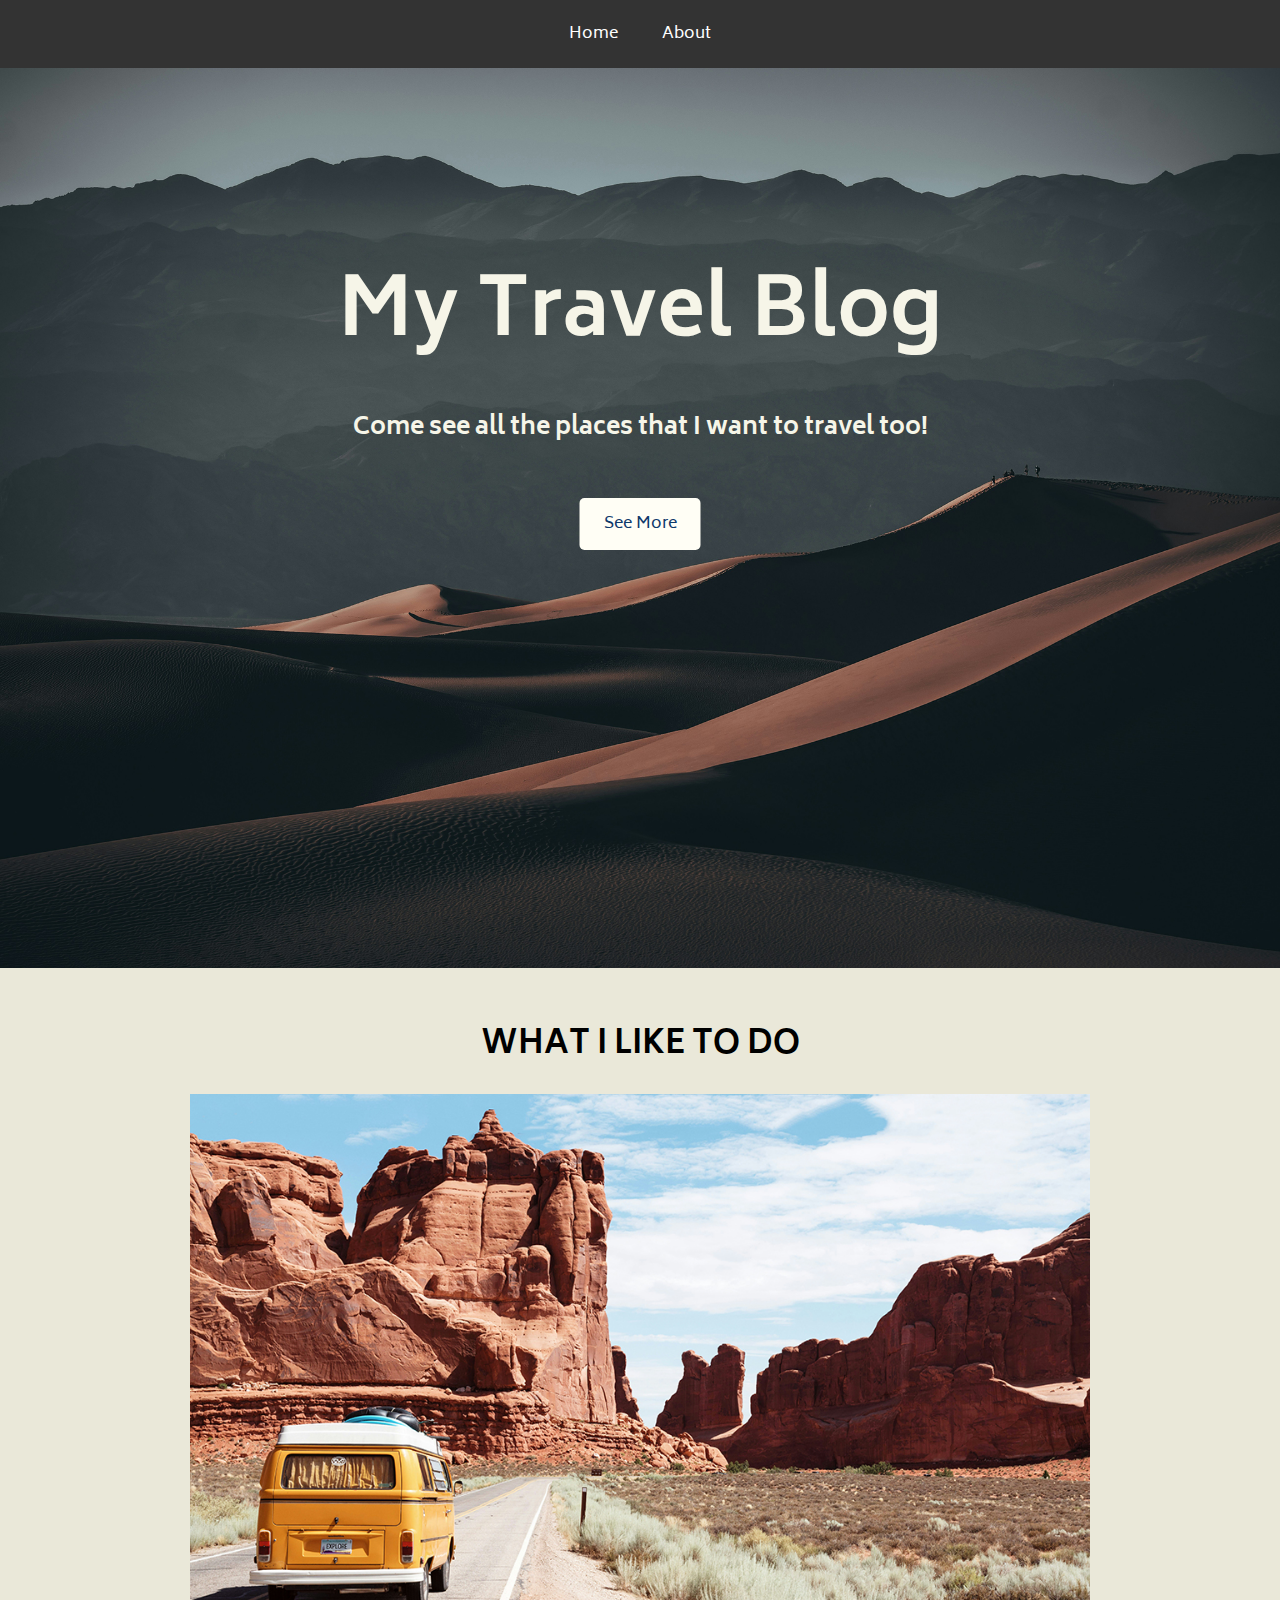
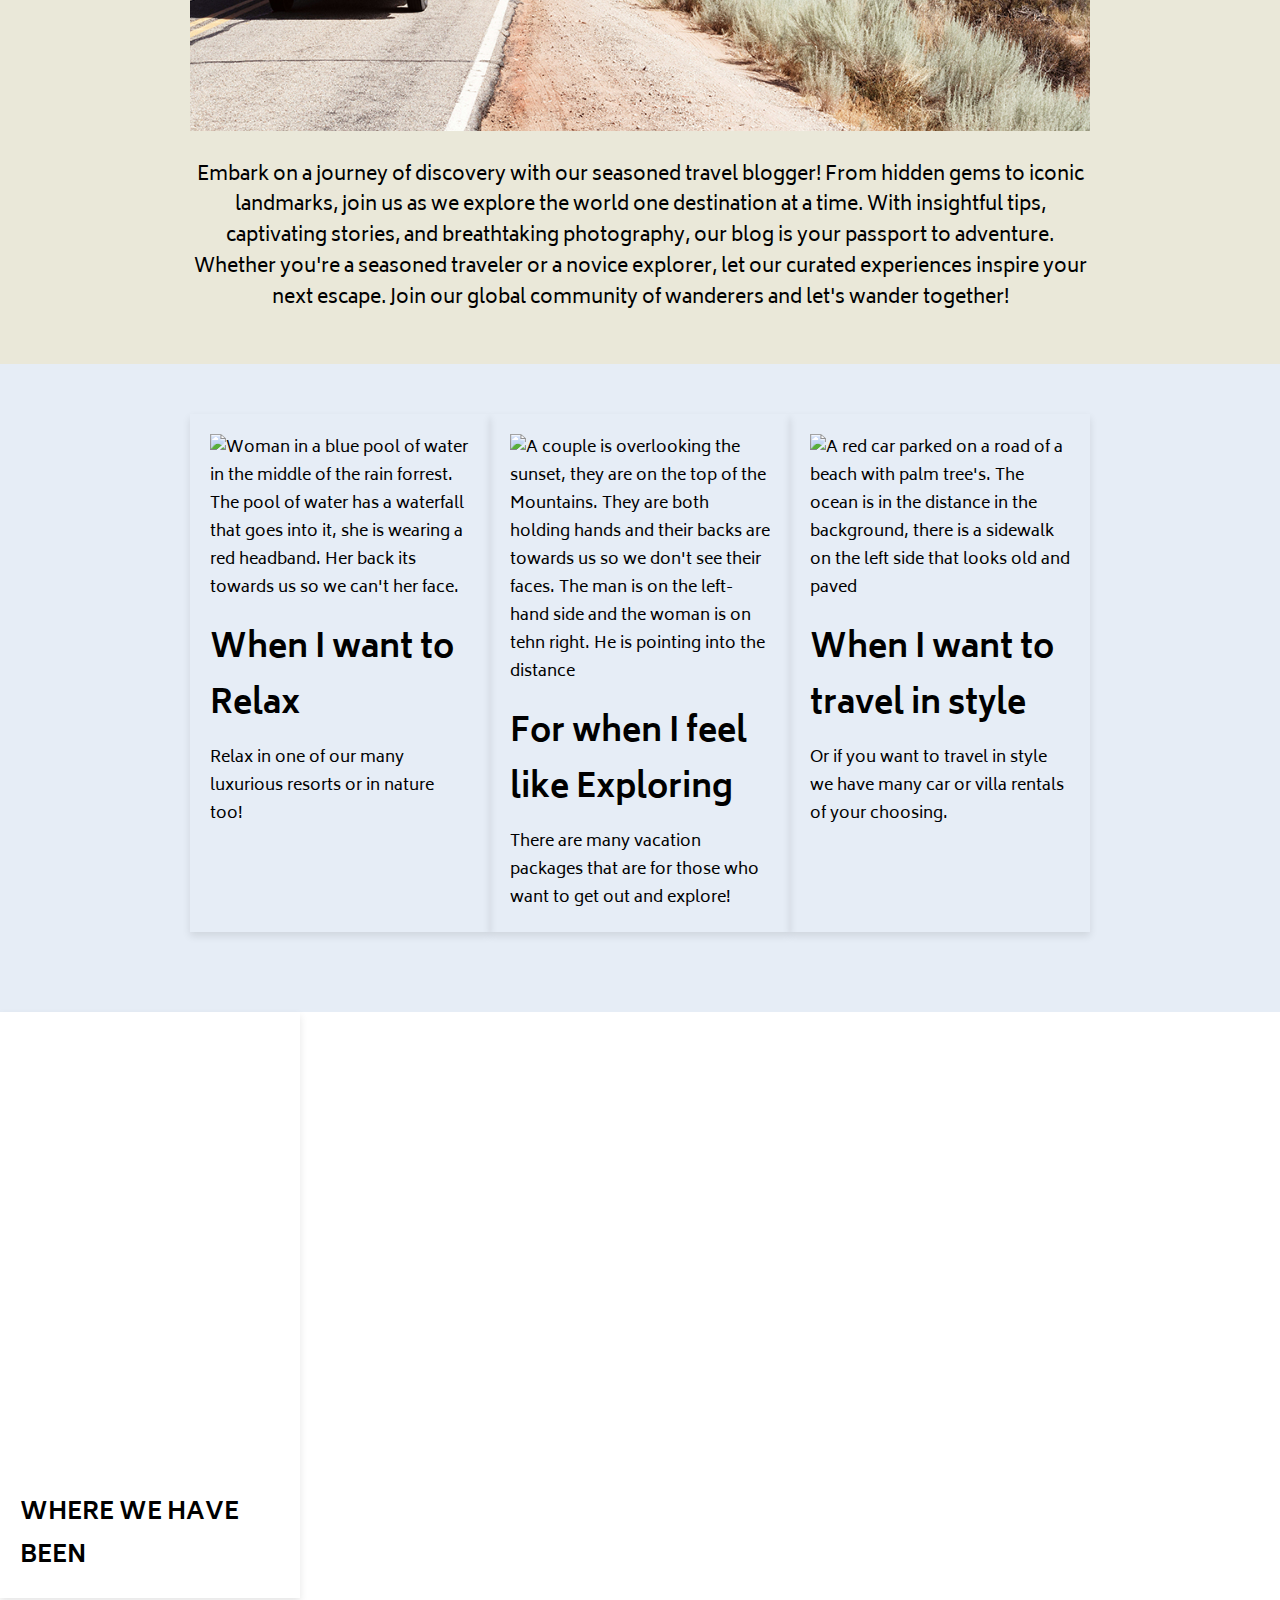
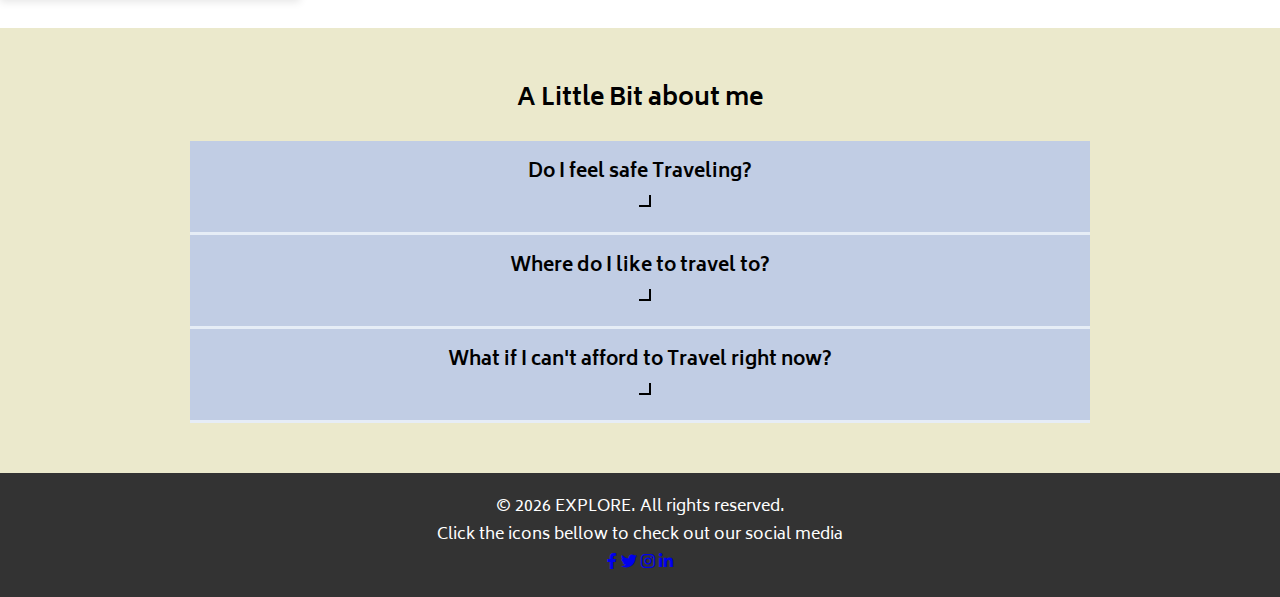
==== index.html @ 83c22d93 "Made Header mobile friendly" ====
<!DOCTYPE html>
<html lang="en">
<head> 
    <meta charset="UTF-8">
    <meta name="viewport" content="width=device-width, initial-scale=1.0">
    <link rel="stylesheet" href="style.css"> 
    <link rel="stylesheet" href="https://cdnjs.cloudflare.com/ajax/libs/font-awesome/4.7.0/css/font-awesome.min.css">
    <link rel="stylesheet" href="https://cdnjs.cloudflare.com/ajax/libs/font-awesome/6.0.0-beta3/css/all.min.css">
    <link rel="preconnect" href="https://fonts.googleapis.com">
    <link rel="stylesheet" type="text/css" href="car.jpg">
    <link rel="stylesheet" type="text/css" href="Dune.jpg">
    <link rel="stylesheet" type="text/css" href="cenote.jpg">
    <link rel="stylesheet" type="text/css" href="Couple.jpg">
    <link rel="stylesheet" type="text/css" href="Van.jpg">
    <link rel="stylesheet" type="text/css" href="car.jpg">
<link rel="preconnect" href="https://fonts.gstatic.com" crossorigin>
<link href="https://fonts.googleapis.com/css2?family=Biryani:wght@200;300;400;600;700;800;900&display=swap" rel="stylesheet">
<header>
    <nav>
        <ul>
            <li><a href="index.html">Home</a></li>
            <li><a href="about.html">About</a></li>
        </ul>
    </nav>
</header>

</head>
    <title>
        My Website
    </title>
    <!-- Hero Banner -->
    <body>
        <div class="hero-banner">
            <div class="hero-content">
                <h1 class="mobile-friendly-h1">My Travel Blog</h1>
                <h2>Come see all the places that I want to travel too!</h2>
                <a href="#" class="btn">See More</a>
            </div>
        </div>
<!-- Content Section -->
        <div class="content-section">
            <div class="container">
                <h2> WHAT I LIKE TO DO</h2>
                <img src="Van.jpg" alt="Yellow Vinatage Volkswagon Van driving on a road through red rock canyons. The van is driving on a road, where there is desert plants. ">
                <p>Embark on a journey of discovery with our seasoned travel blogger! From hidden gems to iconic landmarks, join us as we explore the world one destination at a time. With insightful tips, captivating stories, and breathtaking photography, our blog is your passport to adventure. Whether you're a seasoned traveler or a novice explorer, let our curated experiences inspire your next escape. Join our global community of wanderers and let's wander together!</p>
            </div>
        </div>
        <!-- Card Section -->
        <div class="card-section">
            <div class="container">
                <div class="card">
                    <img src="cenote.jpg" alt="Woman in a blue pool of water in the middle of the rain forrest. The pool of water has a waterfall that goes into it, she is wearing a red headband. Her back its towards us so we can't her face.">
                    <h3> When I want to Relax</h3>
                    <p>Relax in one of our many luxurious resorts or in nature too! </p>
                </div>
                <div class="card">
                    <img src="Couple.jpg" alt="A couple is overlooking the sunset, they are on the top of the Mountains. They are both holding hands and their backs are towards us so we don't see their faces. The man is on the left-hand side and the woman is on tehn right. He is pointing into the distance">
                    <h3>For when I feel like Exploring</h3>
                    <p> There are many vacation packages that are for those who want to get out and explore!</p>
                </div>
                <div class="card">
                    <img src="car.jpg" alt=" A red car parked on a road of a beach with palm tree's. The ocean is in the distance in the background, there is a sidewalk on the left side that looks old and paved ">
                    <h3> When I want to travel in style</h3>
                    <p>Or if you want to travel in style we have many car or villa rentals of your choosing. </p>
                </div>
            </div>
        </div>
        <!-- Embedded Video-->
        <div class="card">
            <div class="video-container">
            <iframe width="800" height="450" src="https://www.youtube.com/embed/Fx7JNo8aja0?si=4RqWiD_3usVOBaFP" title="YouTube video player" frameborder="0" allow="accelerometer; autoplay; clipboard-write; encrypted-media; gyroscope; picture-in-picture; web-share" allowfullscreen></iframe>
        </div>
        <div class="card-content">
            <h2>WHERE WE HAVE BEEN</h2> 
            </div>
        </div>

    <!-- Accordian -->
    </div>
    <div class="accordion-section">
        <div class="container">
            <h2>A Little Bit about me</h2>
            <div class="accordion">
                <div class="accordion-item">
                    <div class="accordion-header">
                        <h3> Do I feel safe Traveling?</h3>
                        <div class="toggle-icon"></div>
                    </div>
                    <div class="accordion-content">
                        <p>Sometimes I do, sometimes I don't. I really like travelling with my sister and we try our best to travel the safest ways and not put oursleves in danger.</p>
                    </div>
                </div>
                <div class="accordion-item">
                    <div class="accordion-header">
                        <h3>Where do I like to travel to?</h3>
                        <div class="toggle-icon"></div>
                    </div>
                    <div class="accordion-content">
                        <p>There are all sorts of travel packages, I personally like going to all inclusive vactaions to mexico. I reall like the culture there and the food tastes amazing.  </p>
                    </div>
                </div>
                <div class="accordion-item">
                    <div class="accordion-header">
                        <h3>What if I can't afford to Travel right now?</h3>
                        <div class="toggle-icon"></div>
                    </div>
                    <div class="accordion-content">
                        <p> Where there is a will there is a way. I'll sell my kidney if I have too.</p>
                    </div>
                </div>
            </div>
        </div>
    </div>

    <script src="file.js"></script>

    <!-- Footer -->
    <footer>
        <div class="container">
            <p>&copy; <span id="year"></span> EXPLORE. All rights reserved.</p>
            <p>
                Click the icons bellow to check out our social media 
            </p>
            <div class="social-icons">
                <a href="#" class="icon-link"><span class="fab fa-facebook-f"></span></a>
                <a href="#" class="icon-link"><span class="fab fa-twitter"></span></a>
                <a href="#" class="icon-link"><span class="fab fa-instagram"></span></a>
                <a href="#" class="icon-link"><span class="fab fa-linkedin-in"></span></a>
                </div>
        </div>
    </footer>
    <script>
        // JavaScript to dynamically set the current year in the footer
        document.getElementById("year").textContent = new Date().getFullYear();
    </script>

    </body>
</html>
---- style.css ----
/* Navigation menu */
nav {
    background-color: #333; /* Change the background color of the navigation menu */
    padding: 20px 0; /* Add some padding to the top and bottom of the navigation menu */
}

nav ul {
    list-style-type: none; /* Remove default list styles */
    margin: 0;
    padding: 0;
    text-align: center; /* Align menu items to the center */
}

nav ul li {
    display: inline; /* Display menu items horizontally */
}

nav ul li a {
    color: #fff; /* Change text color of menu items */
    text-decoration: none; /* Remove underline from links */
    padding: 10px 20px; /* Add padding around links */
    transition: background-color 0.3s ease; /* Add transition effect for hover */
}

nav ul li a:hover {
    background-color: #555; /* Change background color of links on hover */
}

.biryani-regular {
    font-family: "Biryani", sans-serif;
    font-weight: 400;
    font-style: normal;
}

body {
    font-family: 'Biryani', sans-serif;
}

/* Site border */
* {
    margin: 0;
    padding: 0;
    box-sizing: border-box;
}

/* Hero banner */
.hero-banner {
    background-image: url('Dune.jpg');
    background-size: cover;
    background-position: center;
    height: 100vh; /* Adjust the height of the hero banner as needed */
    display: flex;
    align-items: center;
    justify-content: center;
    text-align: center;
}

/* Inside the hero banner */
.mobile-friendly-h1 {
    font-size: 36px; /* Set font size for desktop screens */
    margin: 20px 0; /* Add margin for spacing */
  }
  
  /* For mobile screens */
  @media only screen and (max-width: 600px) {
    .mobile-friendly-h1 {
      font-size: 24px; /* Reduce font size for mobile screens */
      margin: 10px 0; /* Adjust margin for mobile screens */
    }
  }
.hero-content {
    color: #f6f5e8;
}

.hero-content h1 {
    font-size: 5em;
    margin-bottom: 0.25em;
}

.hero-content h2 {
    font-size: 1.5em;
    margin-bottom: 15em;
}

.btn {
    position: absolute;
    bottom: 350px; 
    left: 50%; 
    transform: translateX(-50%); 
    display: inline-block;
    padding: 0.75em 1.5em;
    background-color: #fffef5 ; 
    color: #0e396b;
    text-decoration: none;
    border-radius: 5px;
    transition: background-color 0.3s ease;
}

.btn:hover {
    background-color: #c1cde4; 
}

/* Content Section */
.content-section {
    background-color: #eae8d9; 
    padding: 50px 0; 
    text-align: center;
}

.container {
    max-width: 900px; 
    margin: 0 auto; 
}

.container img {
    max-width: 100%; 
    height: auto; 
    margin-bottom: 20px; 
}

.content-section h2 {
    font-size: 2em;
    margin-bottom: 20px; 
}

.content-section p {
    font-size: 1.2em; 
    line-height: 1.6; 
}

/* Card Section */
.card-section {
    padding: 50px 0;
    background-color: #e6edf6;
}

.card-section .container {
    display: flex;
    justify-content: space-around;
    flex-wrap: wrap;
}

.card {
    width: 300px;
    margin-bottom: 30px;
    padding: 20px;
    box-shadow: 0 4px 8px rgba(0, 0, 0, 0.1);
}

.card img {
    width: 100%;
    height: auto;
    margin-bottom: 20px;
}

.card h3 {
    margin-bottom: 10px;
    font-size: 2em;
}

.card p {
    font-size: 1em;
}

/* Embedded Video */
.video-section {
    background-color: #e6edf6; 
    padding: 50px 0;
    text-align: center;
}

.video-section h2 {
    margin-bottom: 20px;
}

/* Accordion */
/* Accordian */

.accordion-section {
    background-color: #ebe9cc; 
    padding: 50px 0; 
    text-align: center;
}

.accordion-section h2 {
    margin-bottom: 20px; 
}

/* Accordion */
.accordion-item {
    border-bottom: 3px solid #e6edf6; 
}

.accordion-header {
    padding: 15px;
    cursor: pointer;
    background-color: #c1cde4;
}

.accordion-header h3 {
    margin: 0;
}

.accordion-content {
    display: none; 
    padding: 15px;
}

.toggle-icon {
    width: 10px;
    height: 10px;
    border: solid #000;
    border-width: 0 2px 2px 0;
    display: inline-block;
    padding: 5px;
    margin-left: 10px;
    transition: transform 0.3s ease;
}

.active .toggle-icon {
    transform: rotate(-135deg); 
}

/* Footer */
footer {
    background-color: #333;
    color: #fff;
    padding: 20px 0;
    text-align: center;
}

footer p {
    margin-bottom: 0;
}
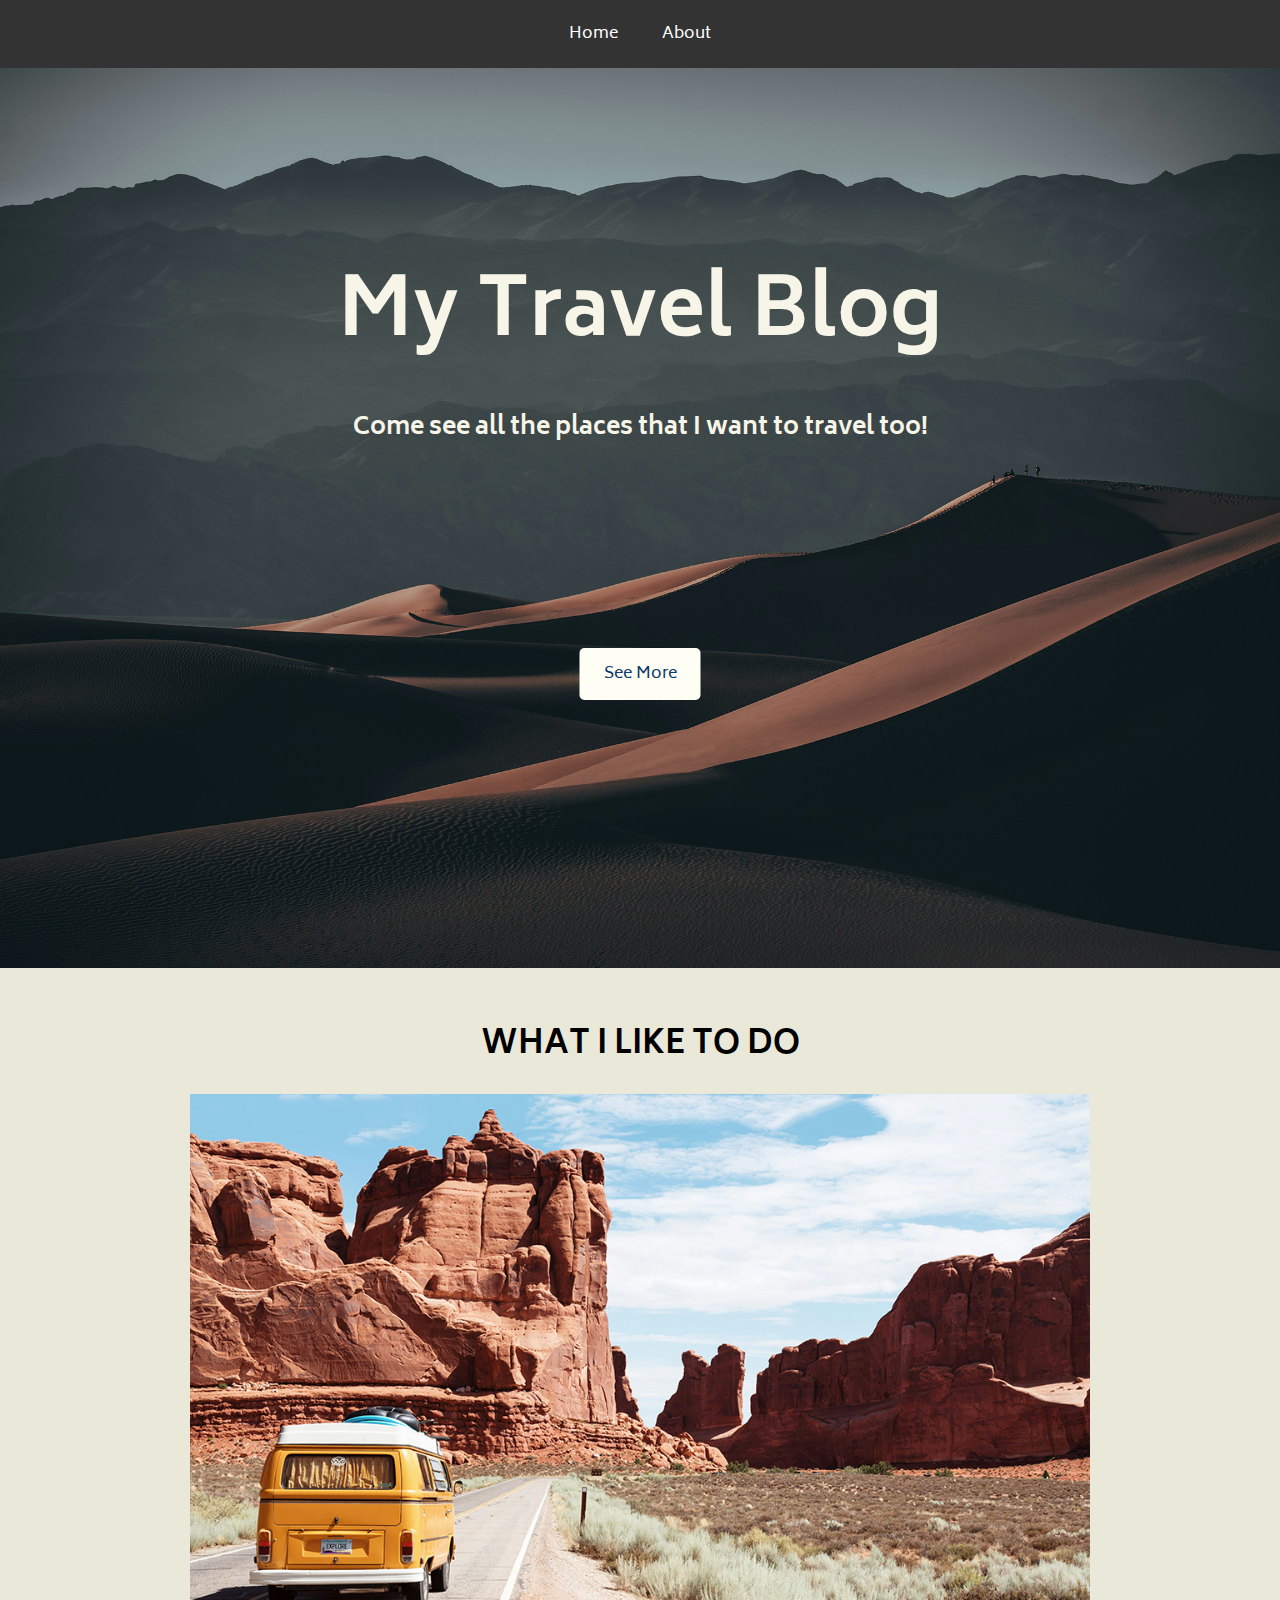
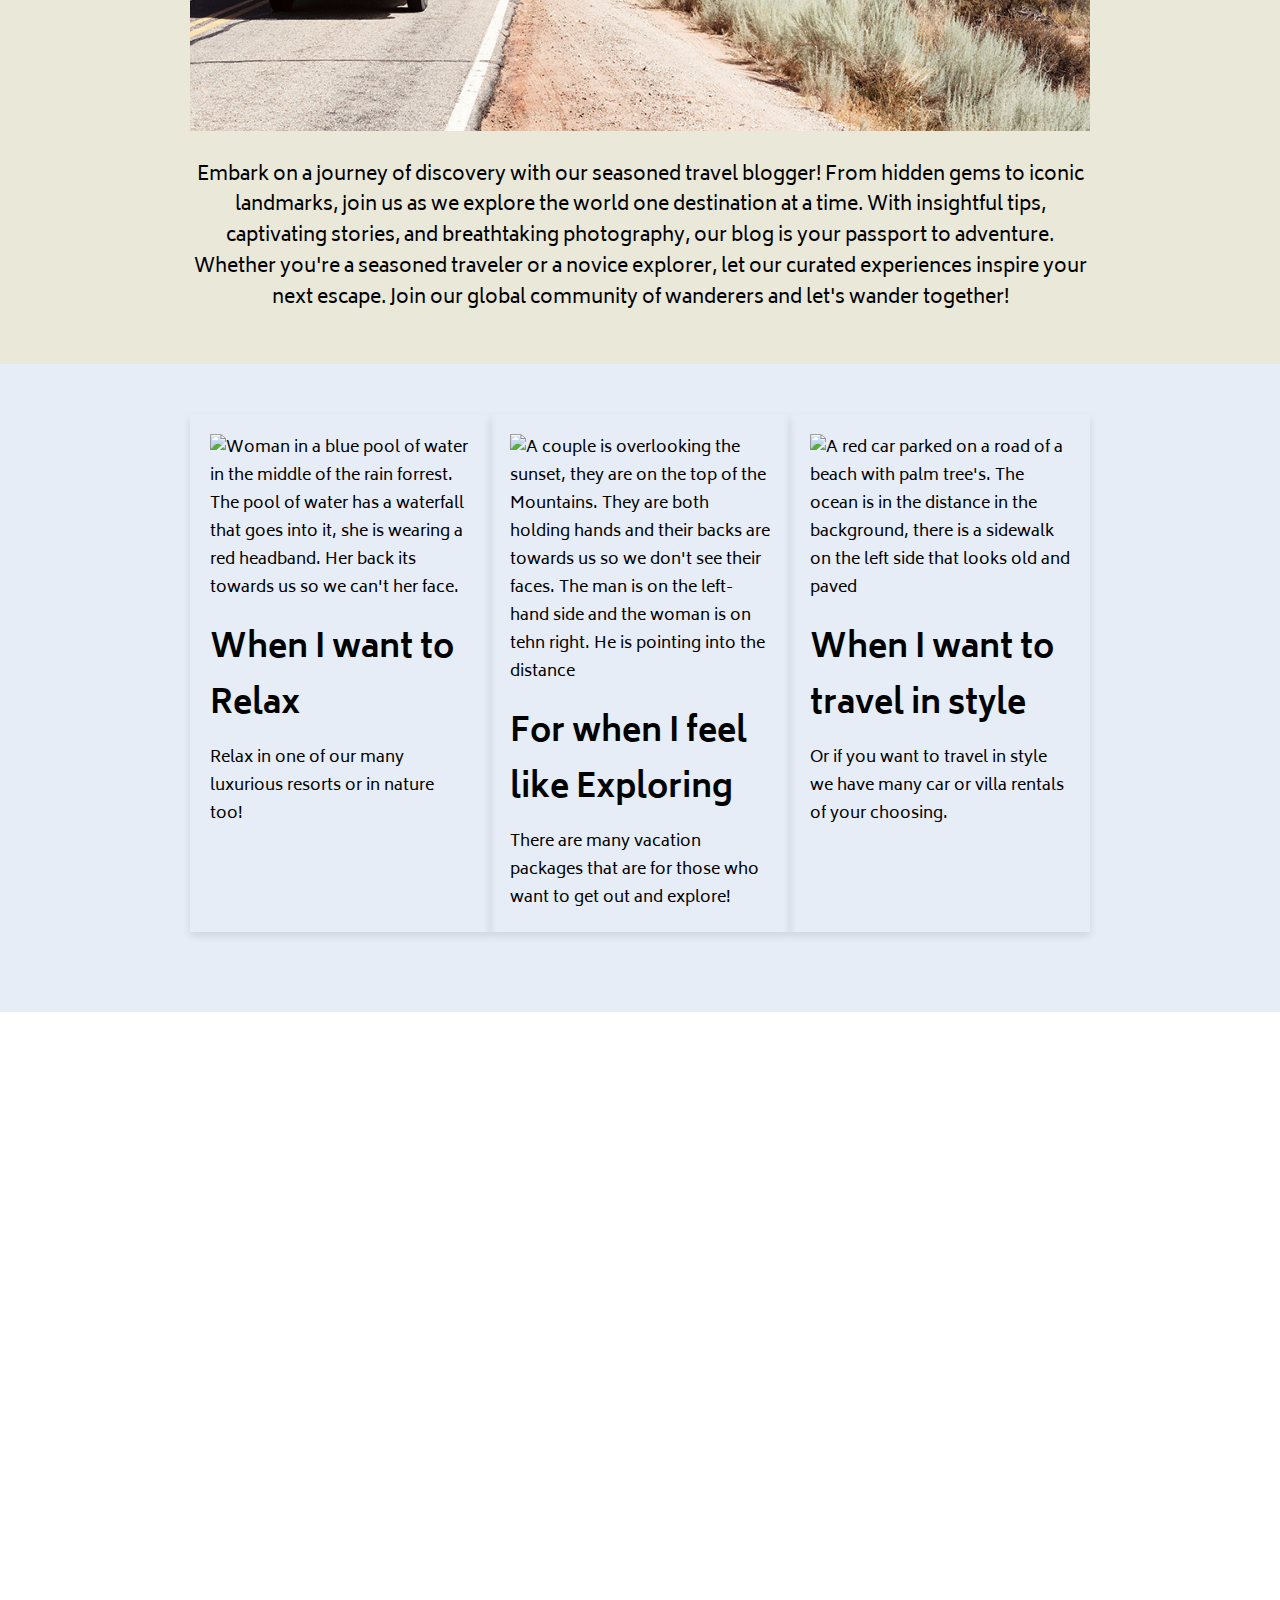
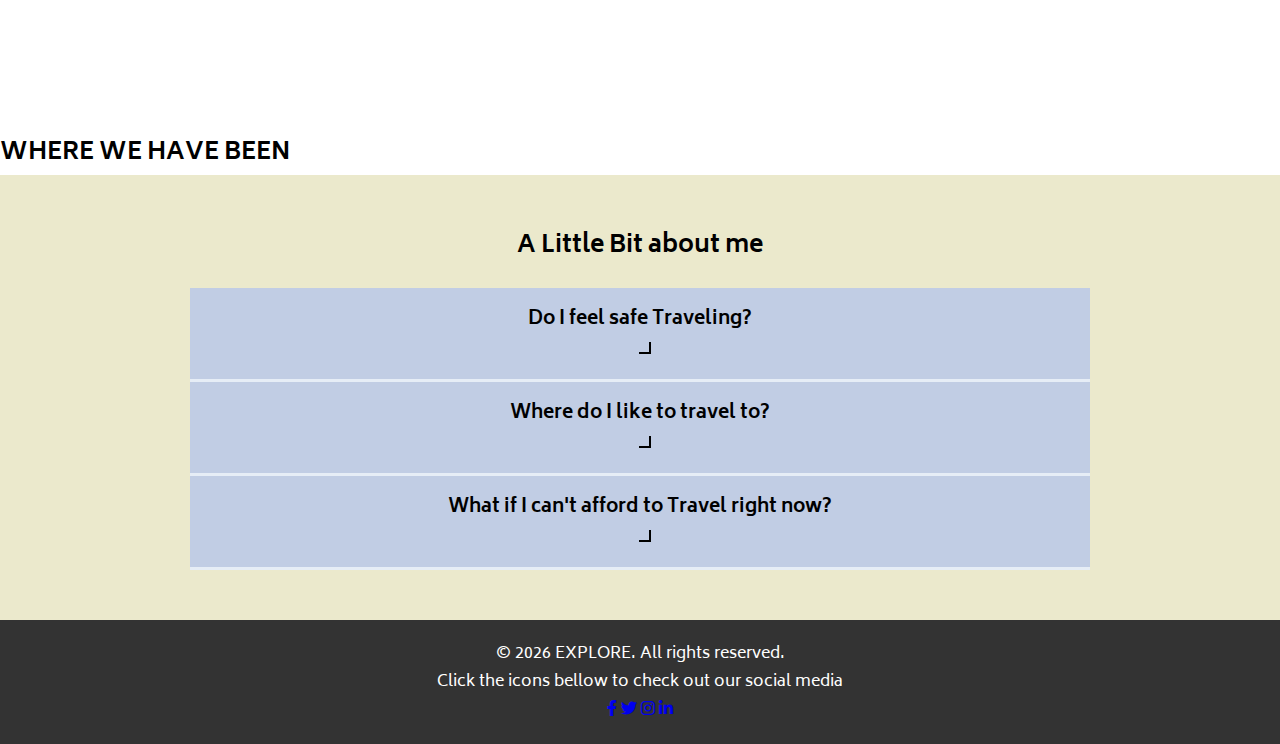
==== commit 2dcec4ac: "Made Video responsive" ====
--- a/index.html
+++ b/index.html
@@ -66,10 +66,9 @@
             </div>
         </div>
         <!-- Embedded Video-->
-        <div class="card">
             <div class="video-container">
             <iframe width="800" height="450" src="https://www.youtube.com/embed/Fx7JNo8aja0?si=4RqWiD_3usVOBaFP" title="YouTube video player" frameborder="0" allow="accelerometer; autoplay; clipboard-write; encrypted-media; gyroscope; picture-in-picture; web-share" allowfullscreen></iframe>
-        </div>
+            </div>   
         <div class="card-content">
             <h2>WHERE WE HAVE BEEN</h2> 
             </div>
--- a/style.css
+++ b/style.css
@@ -57,15 +57,15 @@
 
 /* Inside the hero banner */
 .mobile-friendly-h1 {
-    font-size: 36px; /* Set font size for desktop screens */
-    margin: 20px 0; /* Add margin for spacing */
+    font-size: 30px; 
+    margin: 20px 0; 
   }
   
   /* For mobile screens */
   @media only screen and (max-width: 600px) {
     .mobile-friendly-h1 {
-      font-size: 24px; /* Reduce font size for mobile screens */
-      margin: 10px 0; /* Adjust margin for mobile screens */
+      font-size: 20px; 
+      margin: 10px 0; 
     }
   }
 .hero-content {
@@ -84,7 +84,7 @@
 
 .btn {
     position: absolute;
-    bottom: 350px; 
+    bottom: 200px; 
     left: 50%; 
     transform: translateX(-50%); 
     display: inline-block;
@@ -168,13 +168,28 @@
     padding: 50px 0;
     text-align: center;
 }
+.video-container {
+    position: relative;
+    width: 100%;
+    padding-bottom: 56.25%; /* 16:9 aspect ratio (9 / 16 = 0.5625) */
+    overflow: hidden;
+  }
+  
+  .video-container iframe {
+    position: absolute;
+    top: 0;
+    left: 0;
+    width: 100%;
+    height: 100%;
+  }
 
 .video-section h2 {
     margin-bottom: 20px;
 }
 
+
+
 /* Accordion */
-/* Accordian */
 
 .accordion-section {
     background-color: #ebe9cc; 
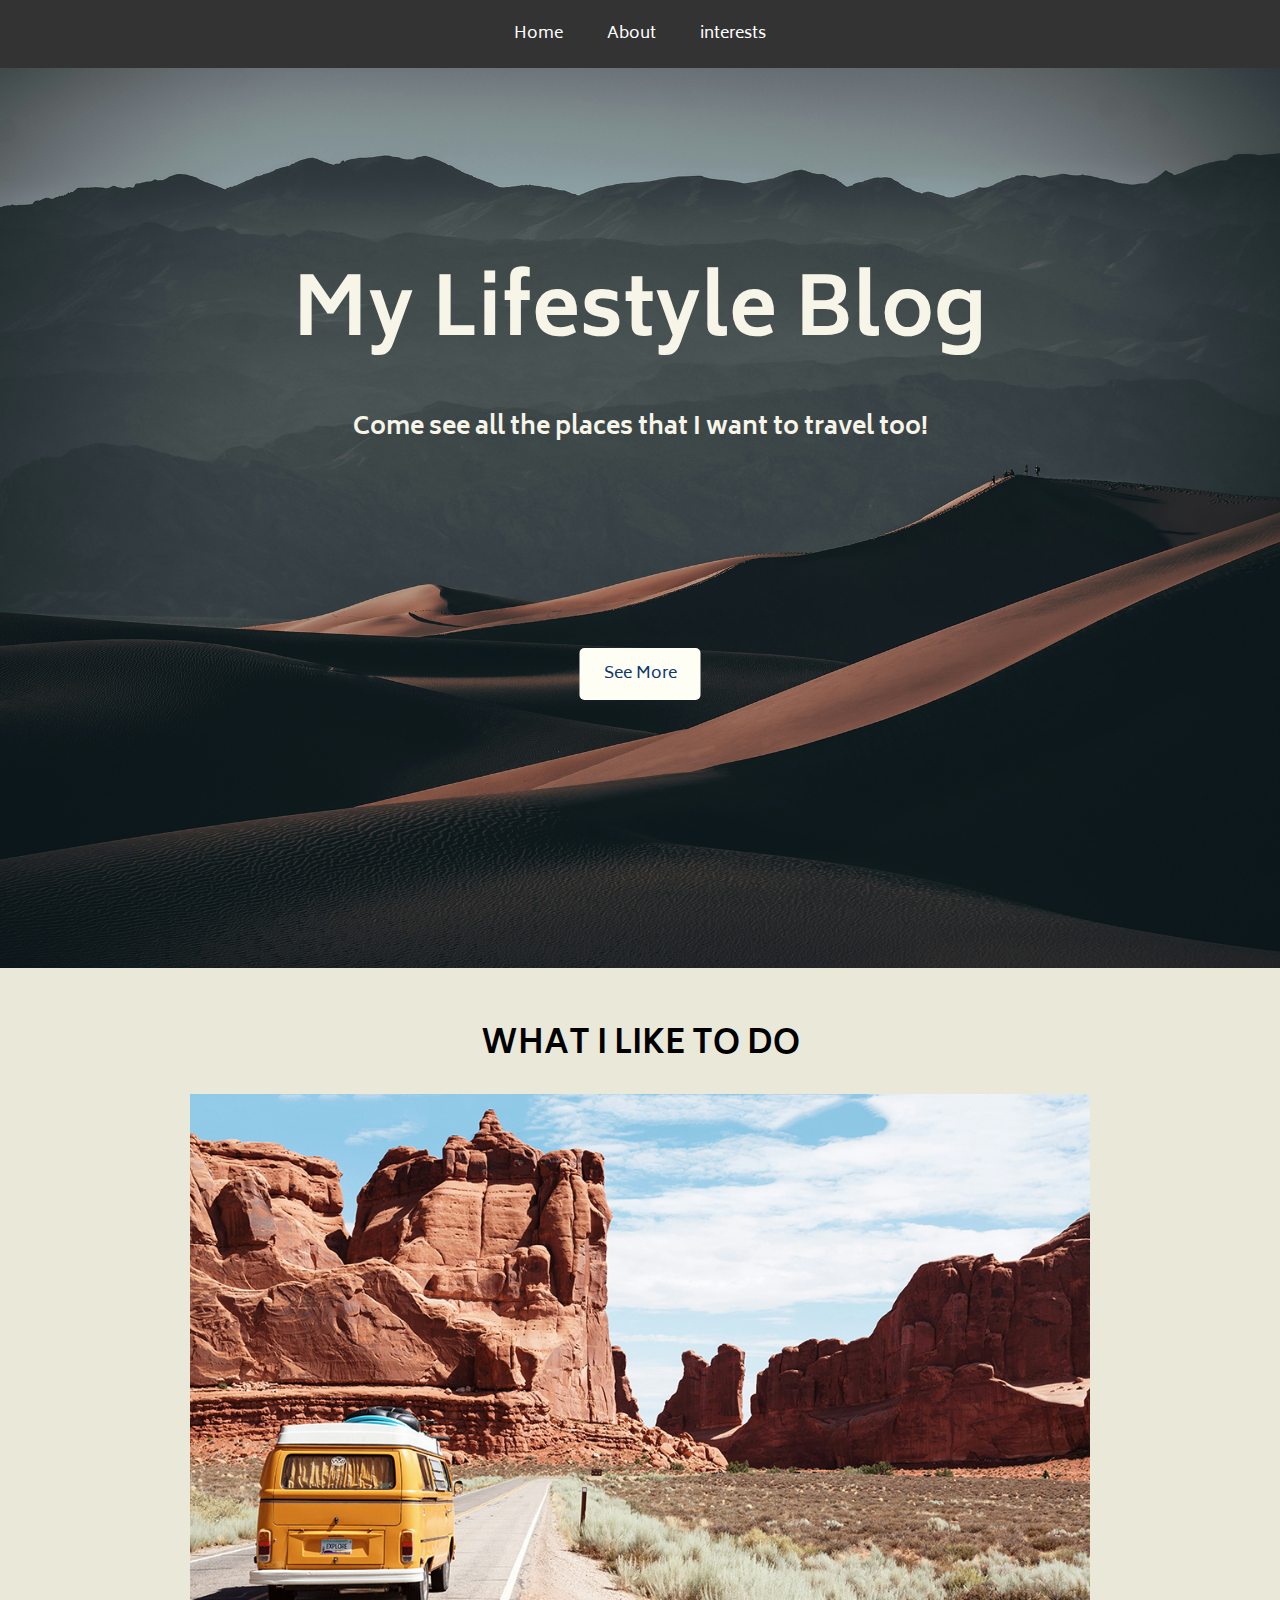
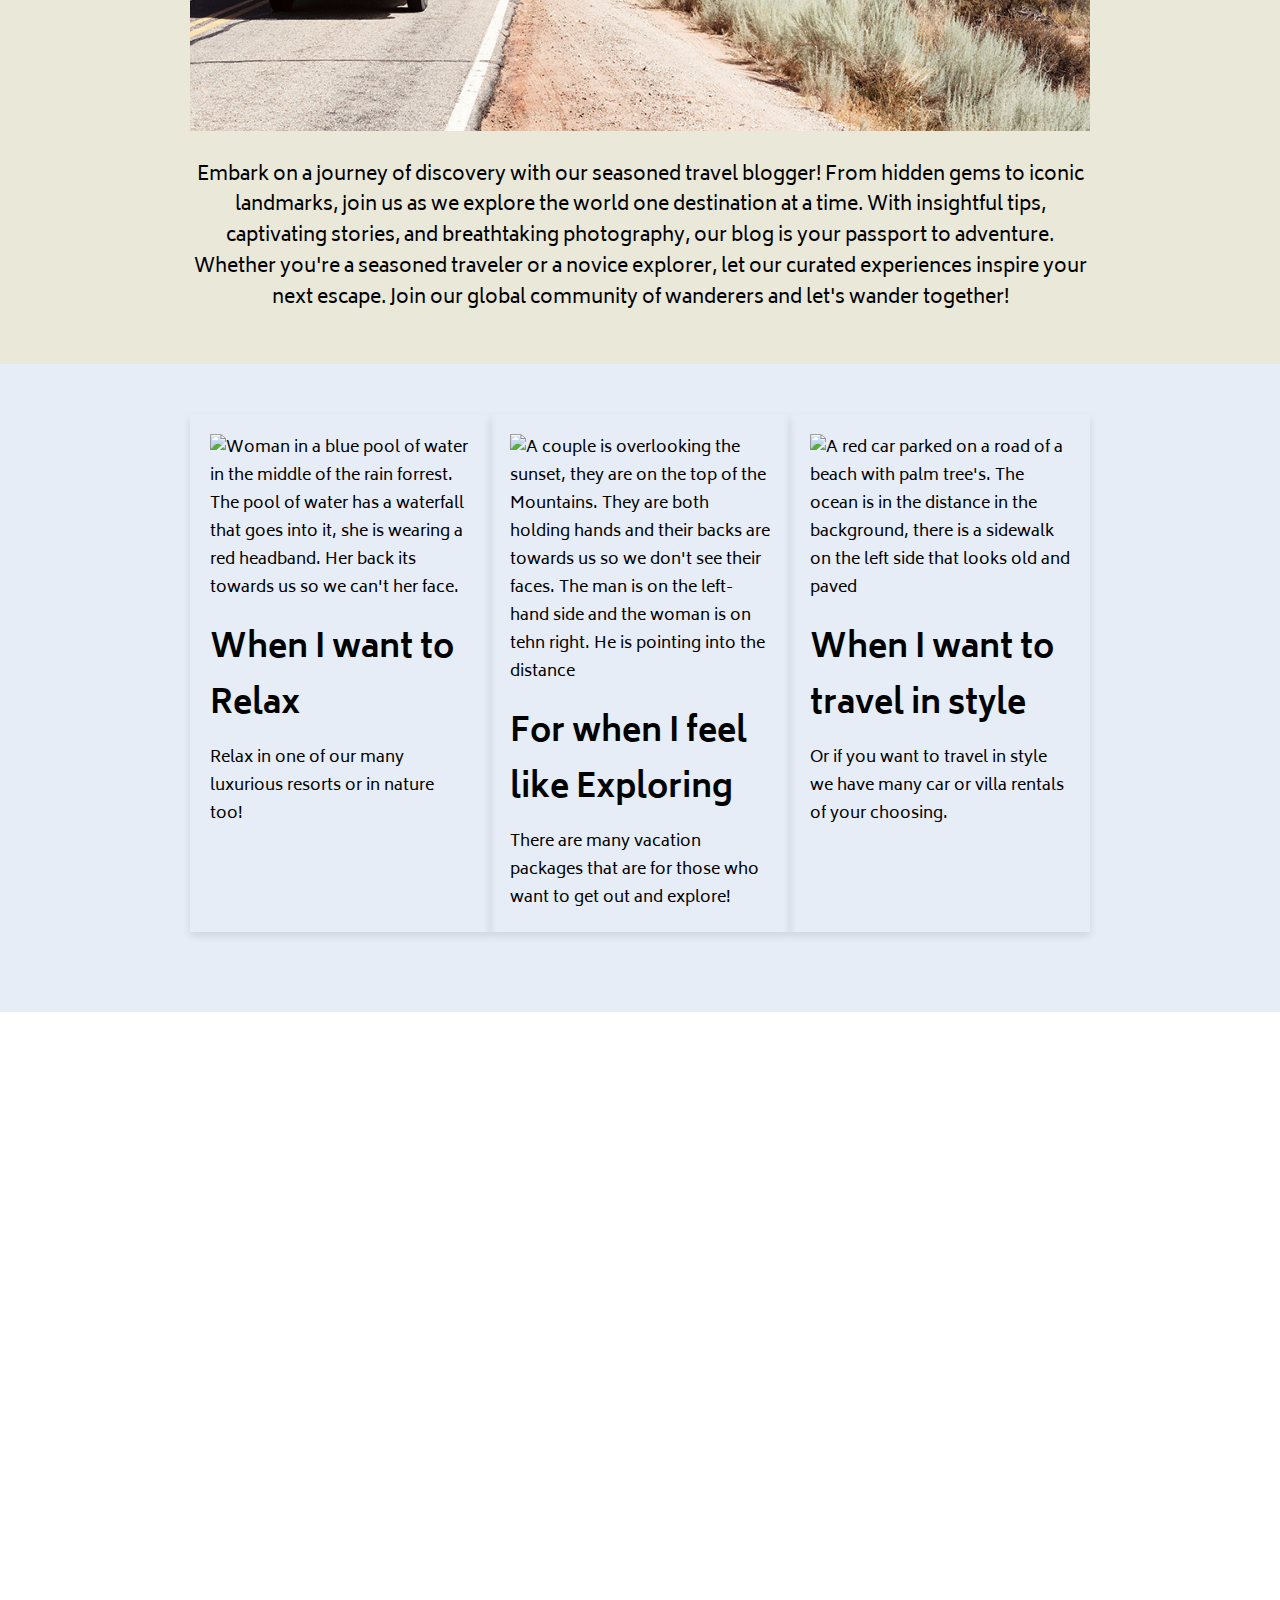
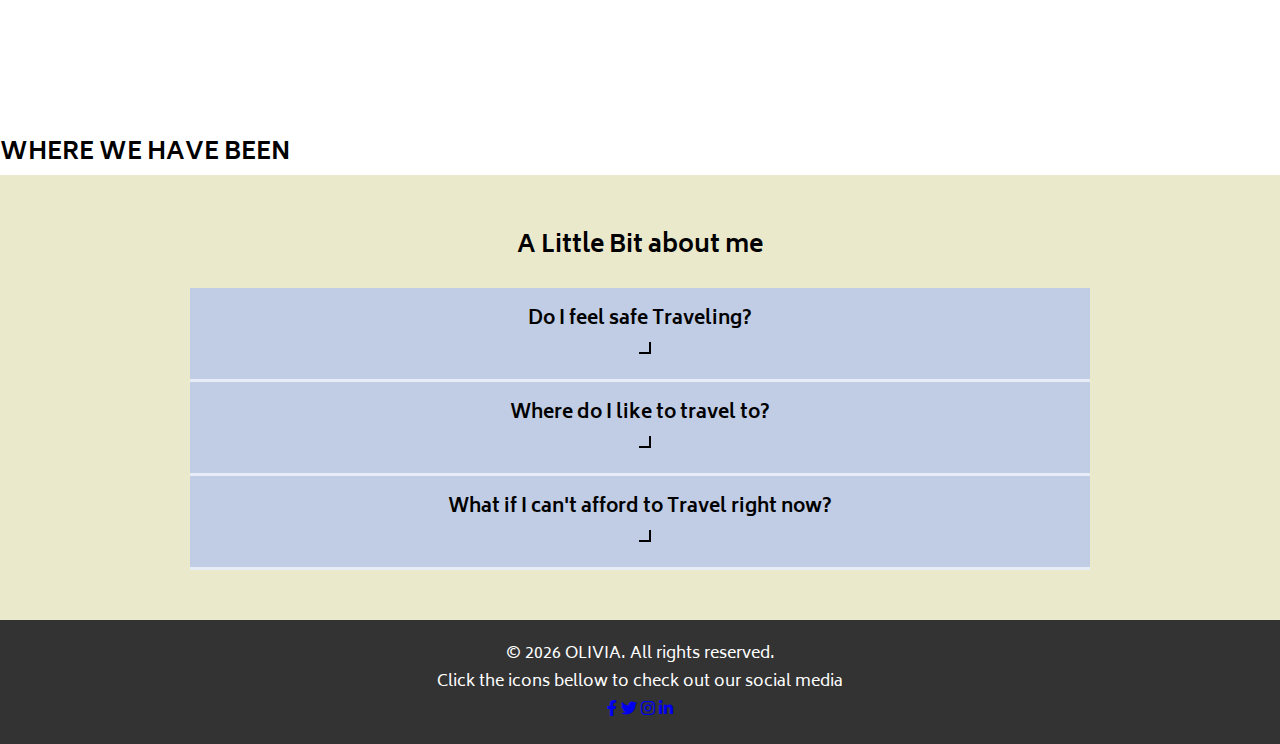
==== commit 03f6bb15: "added Interest Page" ====
--- a/index.html
+++ b/index.html
@@ -20,6 +20,7 @@
         <ul>
             <li><a href="index.html">Home</a></li>
             <li><a href="about.html">About</a></li>
+            <li><a href="interests.html">interests</a></li>
         </ul>
     </nav>
 </header>
@@ -32,7 +33,7 @@
     <body>
         <div class="hero-banner">
             <div class="hero-content">
-                <h1 class="mobile-friendly-h1">My Travel Blog</h1>
+                <h1 class="mobile-friendly-h1">My Lifestyle Blog</h1>
                 <h2>Come see all the places that I want to travel too!</h2>
                 <a href="#" class="btn">See More</a>
             </div>
@@ -116,7 +117,7 @@
     <!-- Footer -->
     <footer>
         <div class="container">
-            <p>&copy; <span id="year"></span> EXPLORE. All rights reserved.</p>
+            <p>&copy; <span id="year"></span> OLIVIA. All rights reserved.</p>
             <p>
                 Click the icons bellow to check out our social media 
             </p>
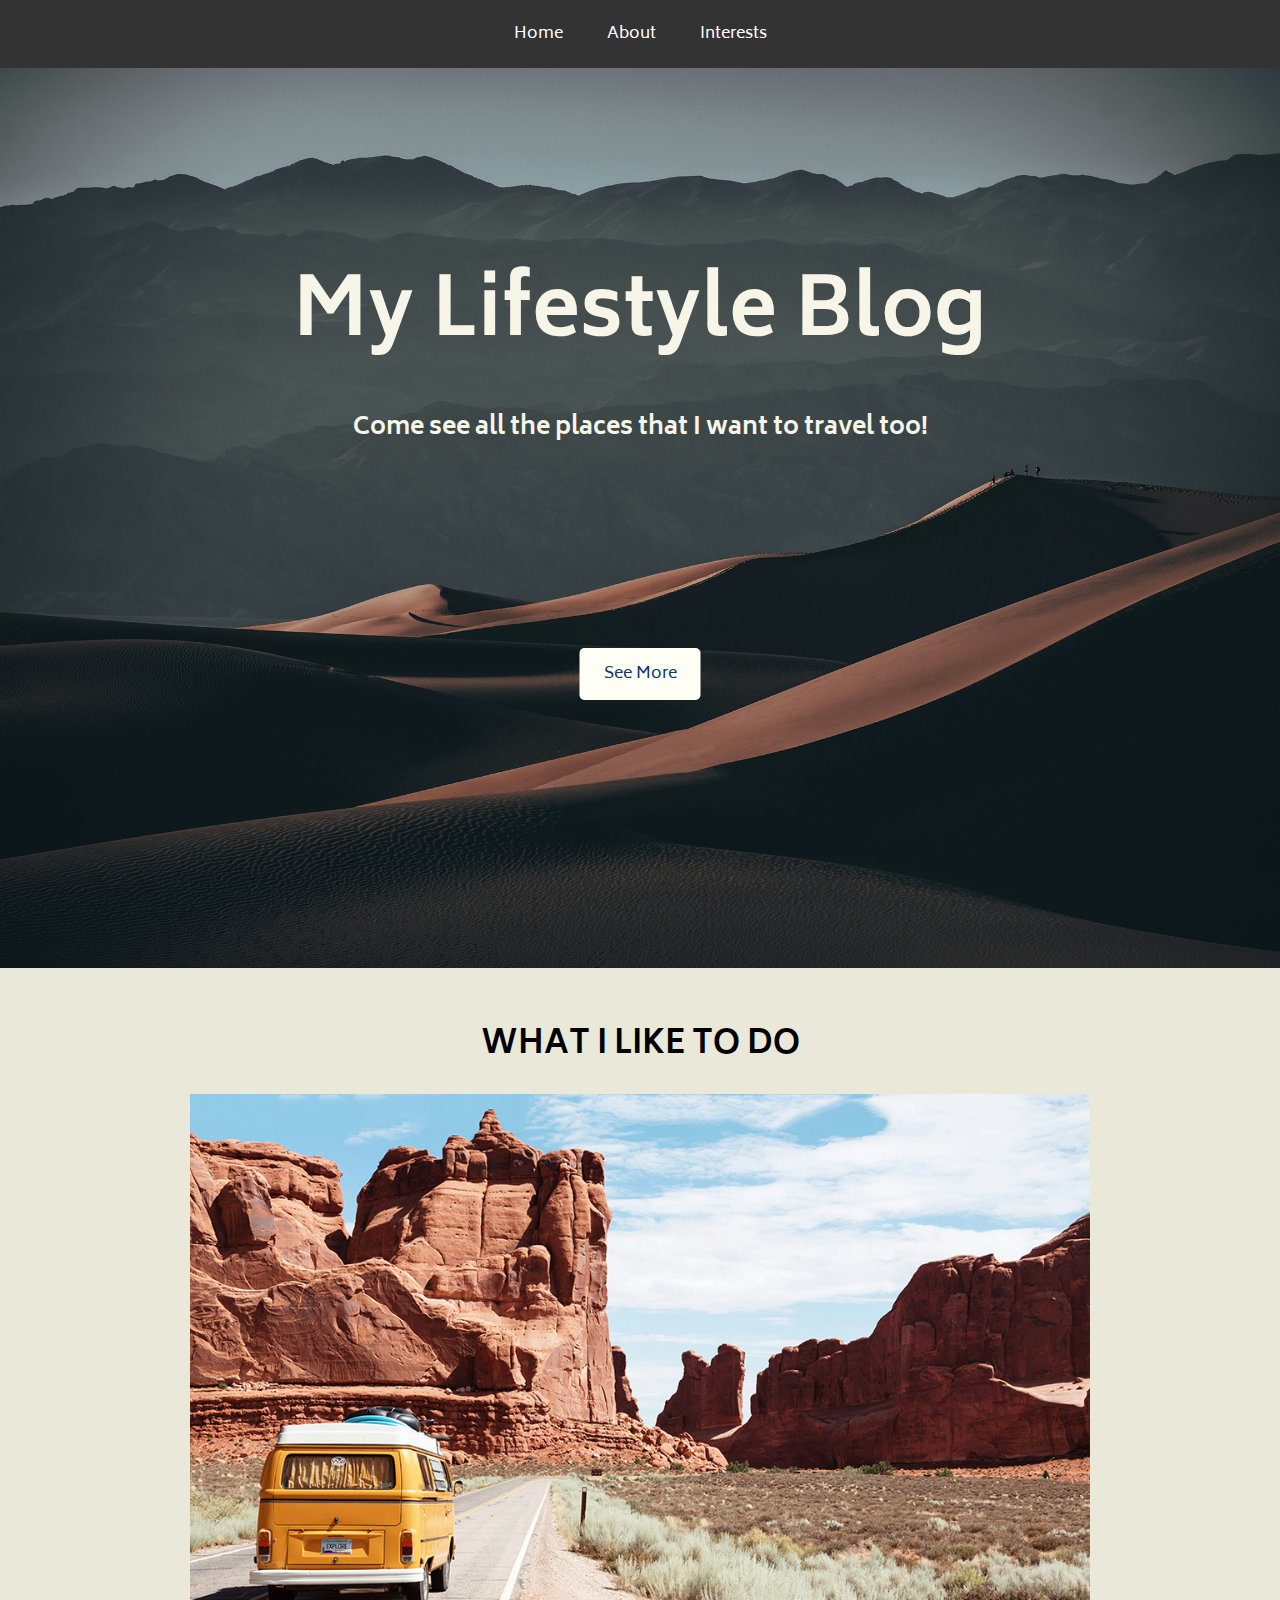
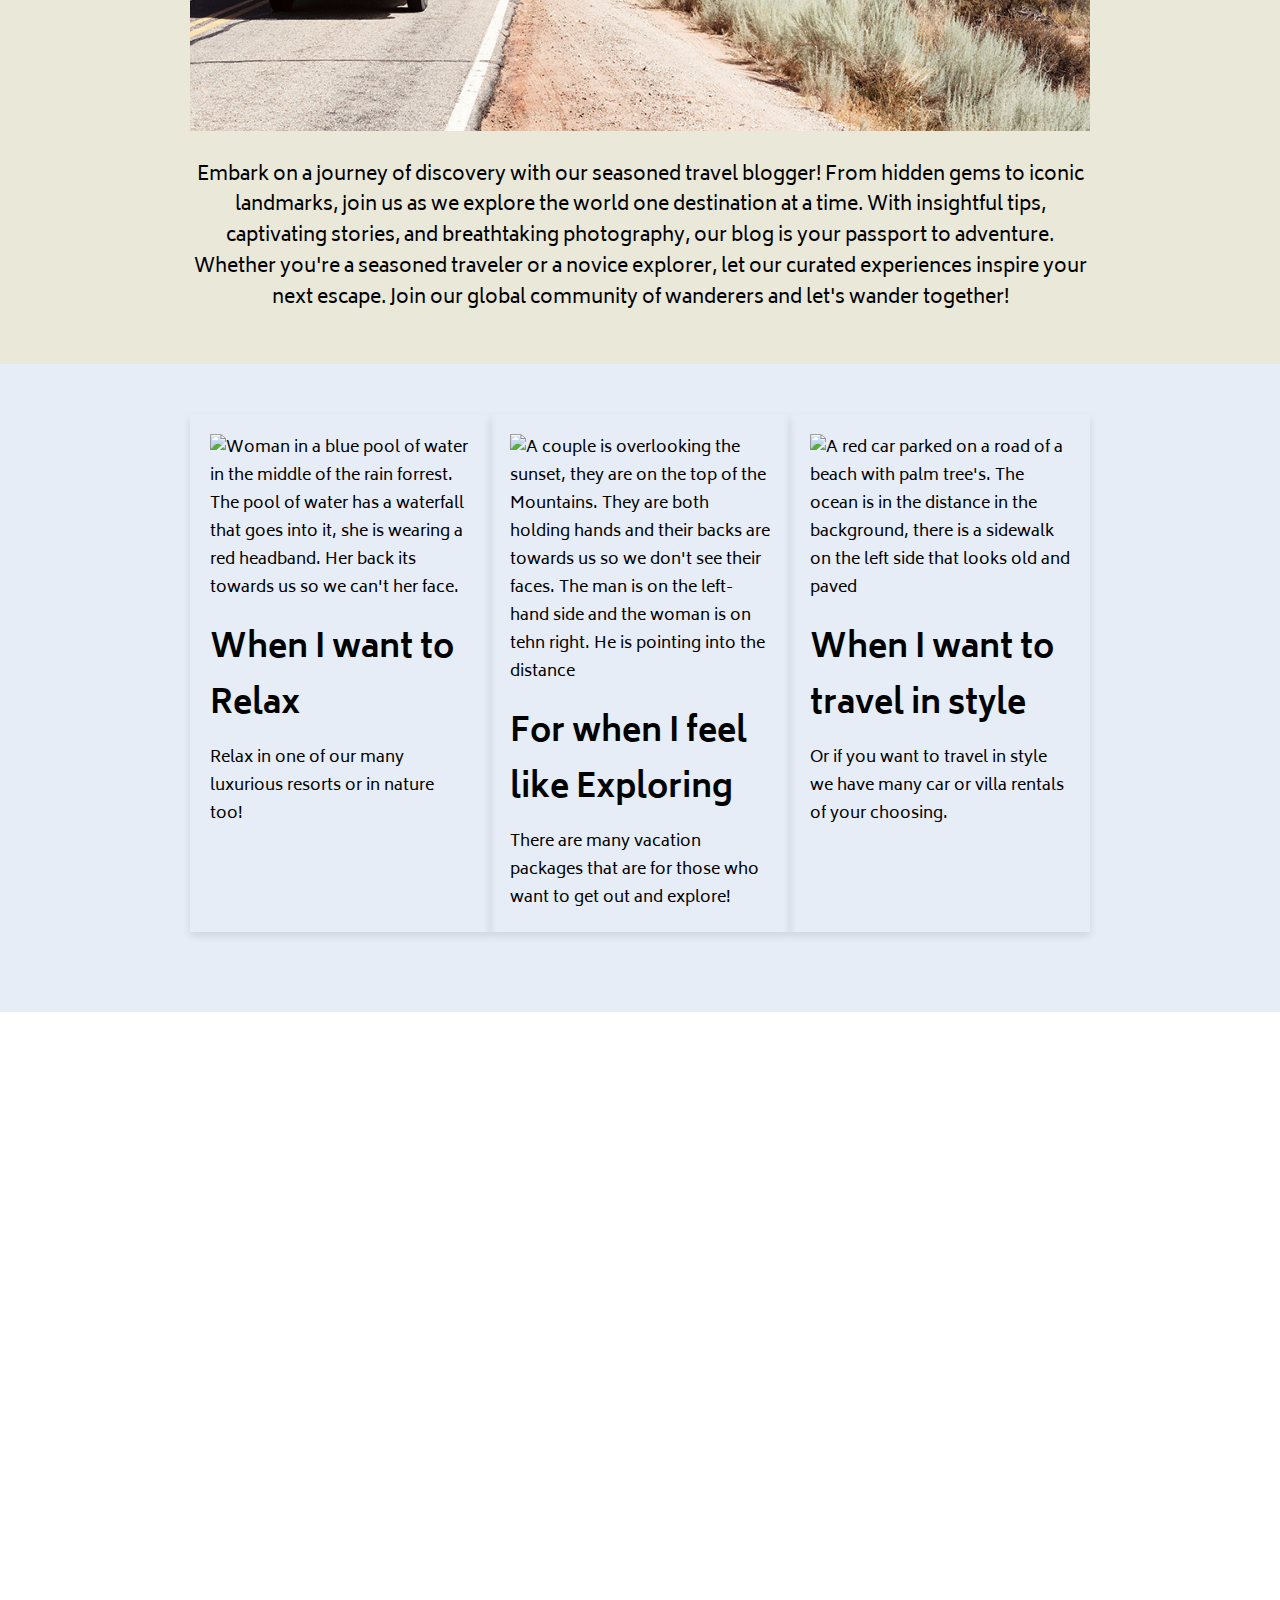
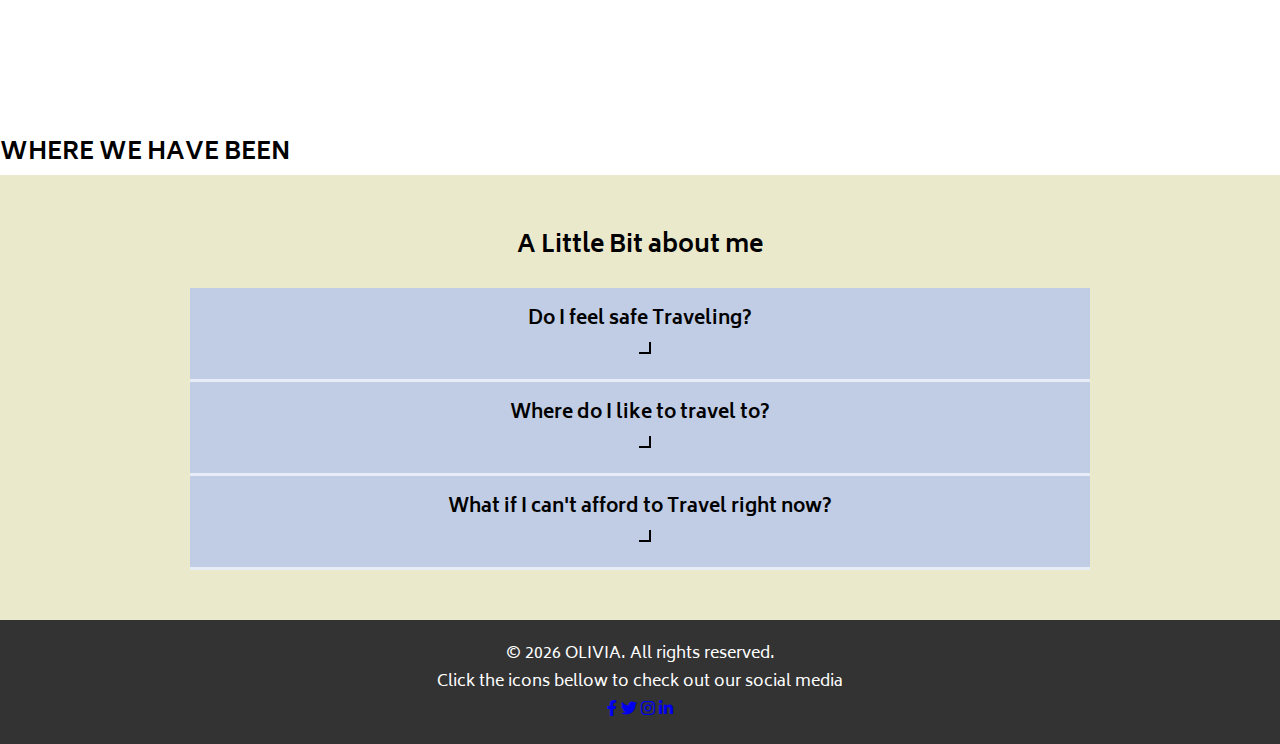
==== commit 8ad742b7: "add background color" ====
--- a/index.html
+++ b/index.html
@@ -20,7 +20,7 @@
         <ul>
             <li><a href="index.html">Home</a></li>
             <li><a href="about.html">About</a></li>
-            <li><a href="interests.html">interests</a></li>
+            <li><a href="interests.html">Interests</a></li>
         </ul>
     </nav>
 </header>
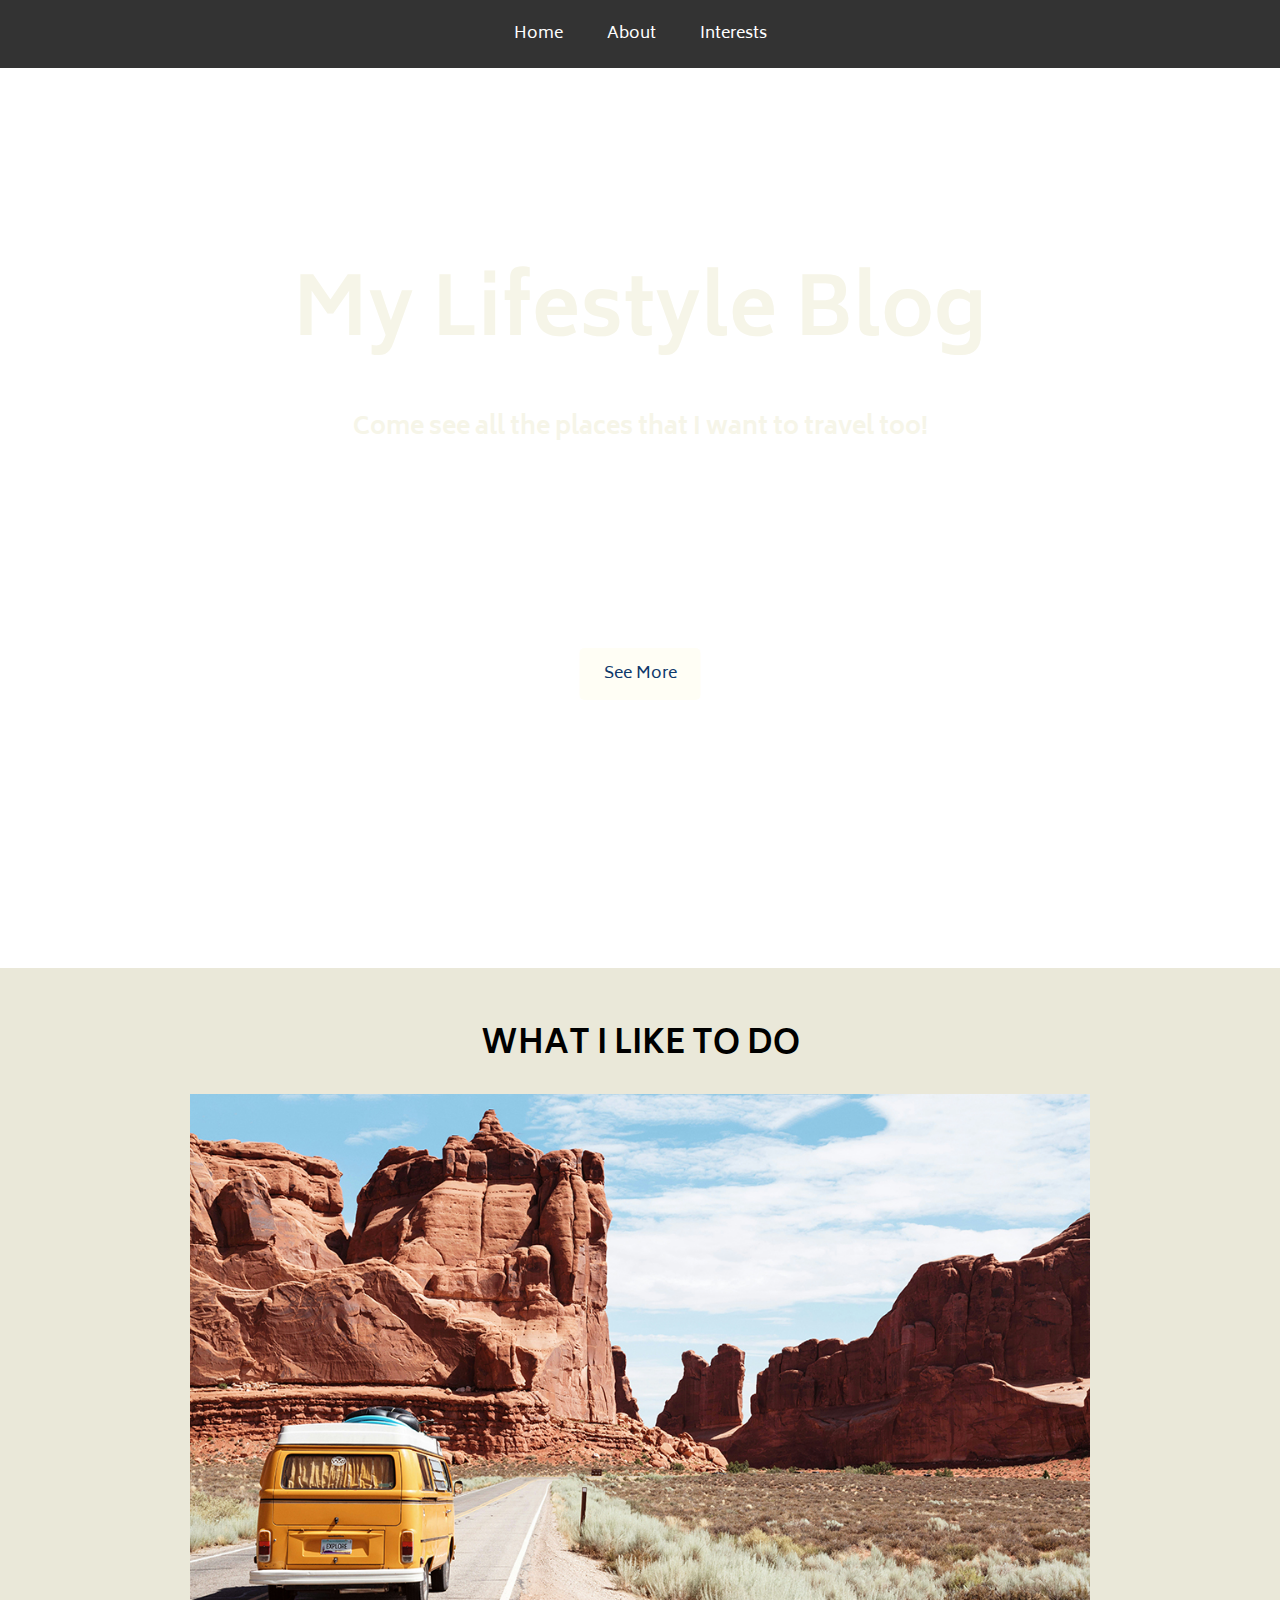
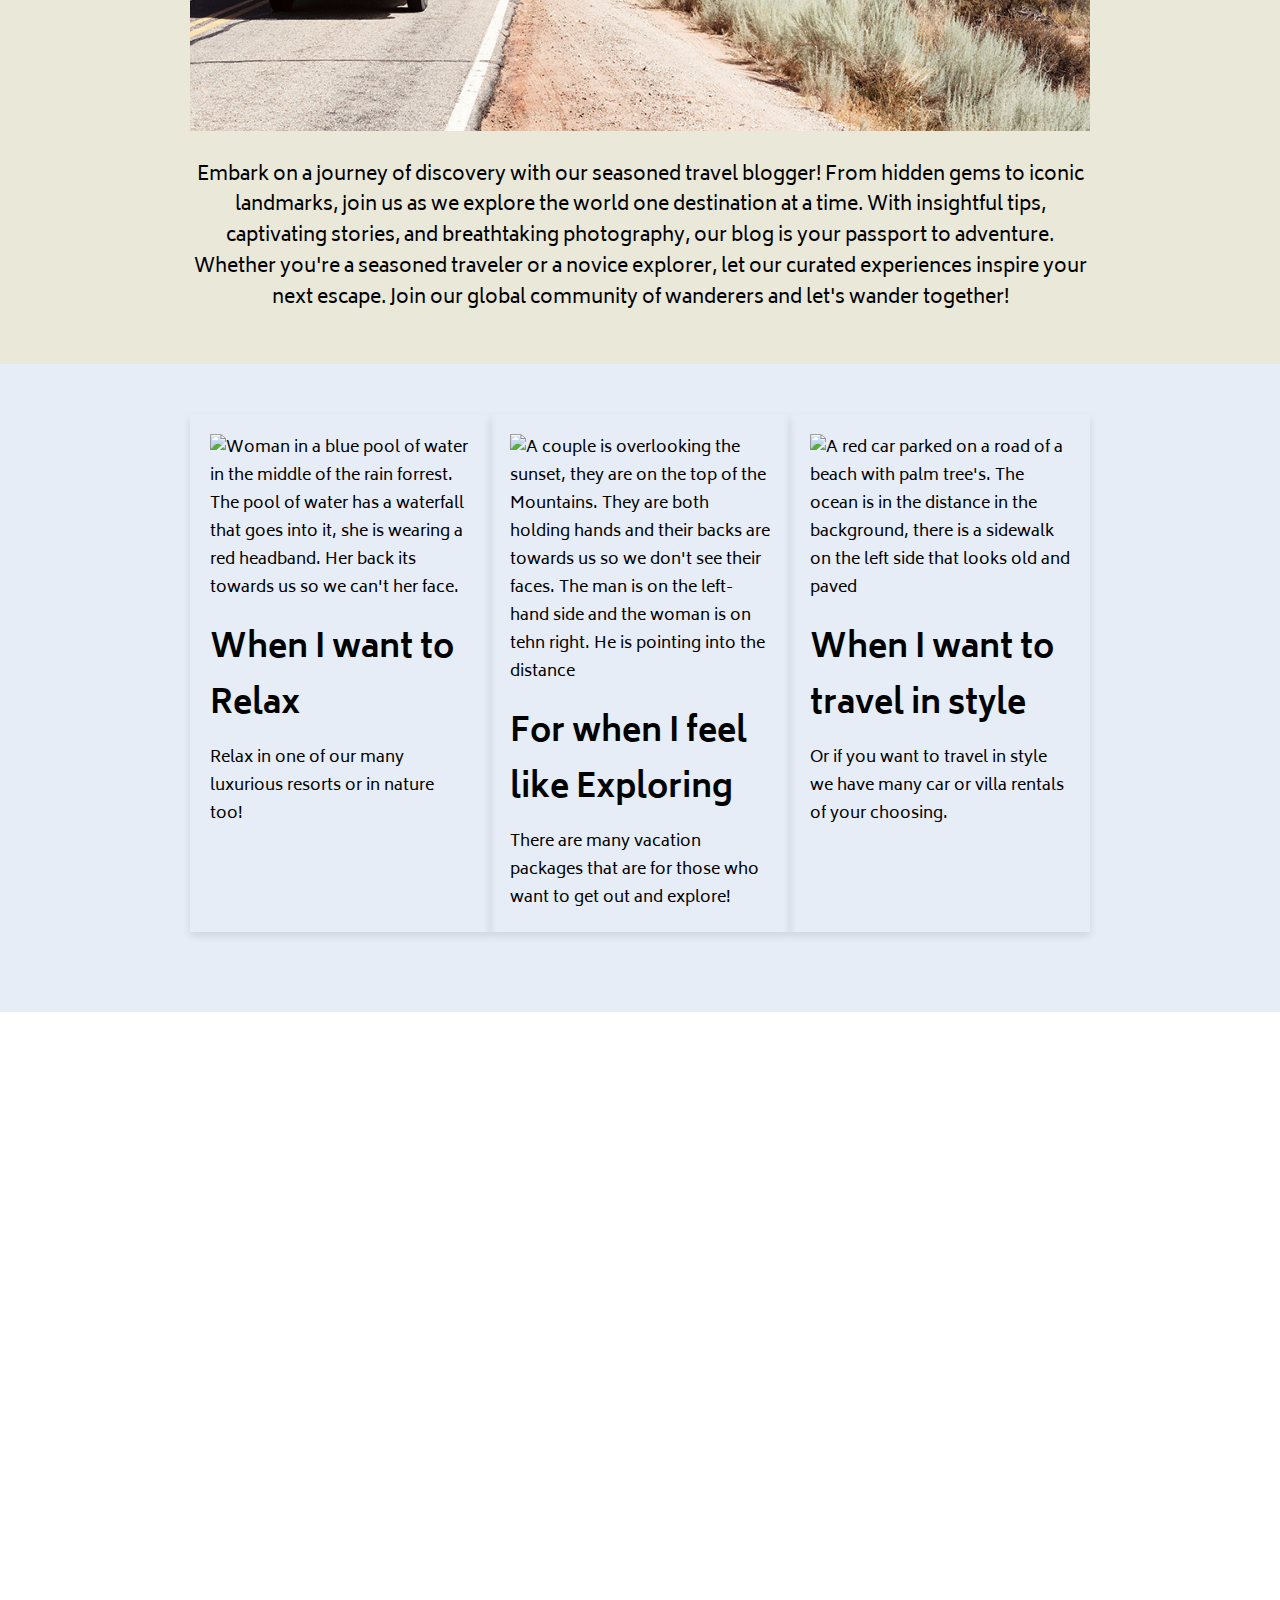
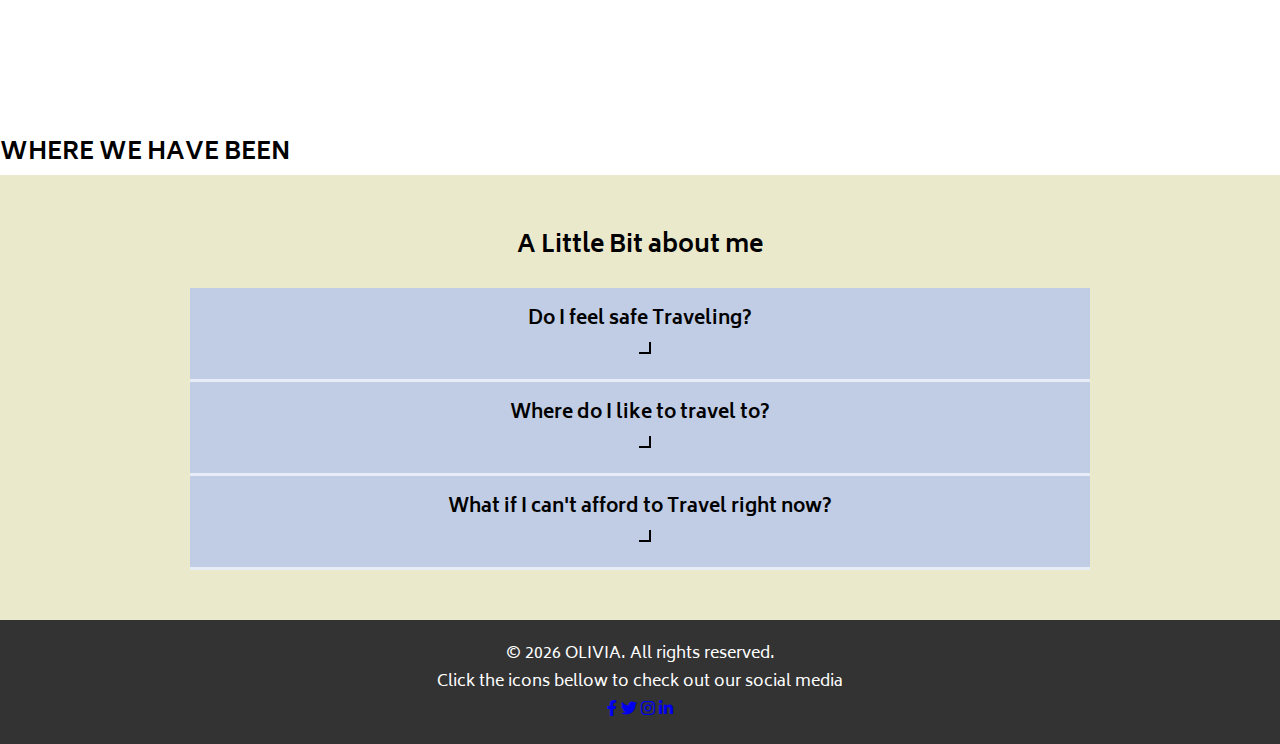
==== commit 3d3daa07: "organized folders" ====
--- a/index.html
+++ b/index.html
@@ -3,34 +3,37 @@
 <head> 
     <meta charset="UTF-8">
     <meta name="viewport" content="width=device-width, initial-scale=1.0">
-    <link rel="stylesheet" href="style.css"> 
     <link rel="stylesheet" href="https://cdnjs.cloudflare.com/ajax/libs/font-awesome/4.7.0/css/font-awesome.min.css">
     <link rel="stylesheet" href="https://cdnjs.cloudflare.com/ajax/libs/font-awesome/6.0.0-beta3/css/all.min.css">
     <link rel="preconnect" href="https://fonts.googleapis.com">
-    <link rel="stylesheet" type="text/css" href="car.jpg">
-    <link rel="stylesheet" type="text/css" href="Dune.jpg">
-    <link rel="stylesheet" type="text/css" href="cenote.jpg">
-    <link rel="stylesheet" type="text/css" href="Couple.jpg">
-    <link rel="stylesheet" type="text/css" href="Van.jpg">
-    <link rel="stylesheet" type="text/css" href="car.jpg">
+    <link rel="stylesheet" type="text/css" href="./Assets/">
+    <link rel="stylesheet" href="./css/style.css">
+
+
 <link rel="preconnect" href="https://fonts.gstatic.com" crossorigin>
 <link href="https://fonts.googleapis.com/css2?family=Biryani:wght@200;300;400;600;700;800;900&display=swap" rel="stylesheet">
+
+<title>
+    My Website
+</title>
+</head>
 <header>
+    <body>
     <nav>
         <ul>
             <li><a href="index.html">Home</a></li>
-            <li><a href="about.html">About</a></li>
-            <li><a href="interests.html">Interests</a></li>
+
+            <li><a href="html/about.html">About</a></li>
+            <link rel="stylesheet" href="./html/about.html">
+
+            <li><a href="html/interests.html">Interests</a></li>
+            <link rel="stylesheet" href="./html/interests.html">
+
         </ul>
     </nav>
 </header>
 
-</head>
-    <title>
-        My Website
-    </title>
     <!-- Hero Banner -->
-    <body>
         <div class="hero-banner">
             <div class="hero-content">
                 <h1 class="mobile-friendly-h1">My Lifestyle Blog</h1>
@@ -42,7 +45,7 @@
         <div class="content-section">
             <div class="container">
                 <h2> WHAT I LIKE TO DO</h2>
-                <img src="Van.jpg" alt="Yellow Vinatage Volkswagon Van driving on a road through red rock canyons. The van is driving on a road, where there is desert plants. ">
+                <img src="./Assets/Van.jpg" alt="Yellow Vinatage Volkswagon Van driving on a road through red rock canyons. The van is driving on a road, where there is desert plants. ">
                 <p>Embark on a journey of discovery with our seasoned travel blogger! From hidden gems to iconic landmarks, join us as we explore the world one destination at a time. With insightful tips, captivating stories, and breathtaking photography, our blog is your passport to adventure. Whether you're a seasoned traveler or a novice explorer, let our curated experiences inspire your next escape. Join our global community of wanderers and let's wander together!</p>
             </div>
         </div>
@@ -50,17 +53,17 @@
         <div class="card-section">
             <div class="container">
                 <div class="card">
-                    <img src="cenote.jpg" alt="Woman in a blue pool of water in the middle of the rain forrest. The pool of water has a waterfall that goes into it, she is wearing a red headband. Her back its towards us so we can't her face.">
+                    <img src="./Assets/cenote.jpg" alt="Woman in a blue pool of water in the middle of the rain forrest. The pool of water has a waterfall that goes into it, she is wearing a red headband. Her back its towards us so we can't her face.">
                     <h3> When I want to Relax</h3>
                     <p>Relax in one of our many luxurious resorts or in nature too! </p>
                 </div>
                 <div class="card">
-                    <img src="Couple.jpg" alt="A couple is overlooking the sunset, they are on the top of the Mountains. They are both holding hands and their backs are towards us so we don't see their faces. The man is on the left-hand side and the woman is on tehn right. He is pointing into the distance">
+                    <img src="./Assets/Couple.jpg" alt="A couple is overlooking the sunset, they are on the top of the Mountains. They are both holding hands and their backs are towards us so we don't see their faces. The man is on the left-hand side and the woman is on tehn right. He is pointing into the distance">
                     <h3>For when I feel like Exploring</h3>
                     <p> There are many vacation packages that are for those who want to get out and explore!</p>
                 </div>
                 <div class="card">
-                    <img src="car.jpg" alt=" A red car parked on a road of a beach with palm tree's. The ocean is in the distance in the background, there is a sidewalk on the left side that looks old and paved ">
+                    <img src="./Assets/car.jpg" alt=" A red car parked on a road of a beach with palm tree's. The ocean is in the distance in the background, there is a sidewalk on the left side that looks old and paved ">
                     <h3> When I want to travel in style</h3>
                     <p>Or if you want to travel in style we have many car or villa rentals of your choosing. </p>
                 </div>
@@ -112,7 +115,7 @@
         </div>
     </div>
 
-    <script src="file.js"></script>
+    <script src="./js/file.js"></script>
 
     <!-- Footer -->
     <footer>
--- a/css/style.css
+++ b/css/style.css
@@ -0,0 +1,249 @@
+/* Navigation menu */
+nav {
+    background-color: #333; /* Change the background color of the navigation menu */
+    padding: 20px 0; /* Add some padding to the top and bottom of the navigation menu */
+}
+
+nav ul {
+    list-style-type: none; /* Remove default list styles */
+    margin: 0;
+    padding: 0;
+    text-align: center; /* Align menu items to the center */
+}
+
+nav ul li {
+    display: inline; /* Display menu items horizontally */
+}
+
+nav ul li a {
+    color: #fff; /* Change text color of menu items */
+    text-decoration: none; /* Remove underline from links */
+    padding: 10px 20px; /* Add padding around links */
+    transition: background-color 0.3s ease; /* Add transition effect for hover */
+}
+
+nav ul li a:hover {
+    background-color: #555; /* Change background color of links on hover */
+}
+
+.biryani-regular {
+    font-family: "Biryani", sans-serif;
+    font-weight: 400;
+    font-style: normal;
+}
+
+body {
+    font-family: 'Biryani', sans-serif;
+}
+
+/* Site border */
+* {
+    margin: 0;
+    padding: 0;
+    box-sizing: border-box;
+}
+
+/* Hero banner */
+.hero-banner {
+    background-image: url('Dune.jpg');
+    background-size: cover;
+    background-position: center;
+    height: 100vh; /* Adjust the height of the hero banner as needed */
+    display: flex;
+    align-items: center;
+    justify-content: center;
+    text-align: center;
+}
+
+/* Inside the hero banner */
+.mobile-friendly-h1 {
+    font-size: 30px; 
+    margin: 20px 0; 
+  }
+  
+  /* For mobile screens */
+  @media only screen and (max-width: 600px) {
+    .mobile-friendly-h1 {
+      font-size: 20px; 
+      margin: 10px 0; 
+    }
+  }
+.hero-content {
+    color: #f6f5e8;
+}
+
+.hero-content h1 {
+    font-size: 5em;
+    margin-bottom: 0.25em;
+}
+
+.hero-content h2 {
+    font-size: 1.5em;
+    margin-bottom: 15em;
+}
+
+.btn {
+    position: absolute;
+    bottom: 200px; 
+    left: 50%; 
+    transform: translateX(-50%); 
+    display: inline-block;
+    padding: 0.75em 1.5em;
+    background-color: #fffef5 ; 
+    color: #0e396b;
+    text-decoration: none;
+    border-radius: 5px;
+    transition: background-color 0.3s ease;
+}
+
+.btn:hover {
+    background-color: #c1cde4; 
+}
+
+/* Content Section */
+.content-section {
+    background-color: #eae8d9; 
+    padding: 50px 0; 
+    text-align: center;
+}
+
+.container {
+    max-width: 900px; 
+    margin: 0 auto; 
+}
+
+.container img {
+    max-width: 100%; 
+    height: auto; 
+    margin-bottom: 20px; 
+}
+
+.content-section h2 {
+    font-size: 2em;
+    margin-bottom: 20px; 
+}
+
+.content-section p {
+    font-size: 1.2em; 
+    line-height: 1.6; 
+}
+
+/* Card Section */
+.card-section {
+    padding: 50px 0;
+    background-color: #e6edf6;
+}
+
+.card-section .container {
+    display: flex;
+    justify-content: space-around;
+    flex-wrap: wrap;
+}
+
+.card {
+    width: 300px;
+    margin-bottom: 30px;
+    padding: 20px;
+    box-shadow: 0 4px 8px rgba(0, 0, 0, 0.1);
+}
+
+.card img {
+    width: 100%;
+    height: auto;
+    margin-bottom: 20px;
+}
+
+.card h3 {
+    margin-bottom: 10px;
+    font-size: 2em;
+}
+
+.card p {
+    font-size: 1em;
+}
+
+/* Embedded Video */
+.video-section {
+    background-color: #e6edf6; 
+    padding: 50px 0;
+    text-align: center;
+}
+.video-container {
+    position: relative;
+    width: 100%;
+    padding-bottom: 56.25%; /* 16:9 aspect ratio (9 / 16 = 0.5625) */
+    overflow: hidden;
+  }
+  
+  .video-container iframe {
+    position: absolute;
+    top: 0;
+    left: 0;
+    width: 100%;
+    height: 100%;
+  }
+
+.video-section h2 {
+    margin-bottom: 20px;
+}
+
+
+
+/* Accordion */
+
+.accordion-section {
+    background-color: #ebe9cc; 
+    padding: 50px 0; 
+    text-align: center;
+}
+
+.accordion-section h2 {
+    margin-bottom: 20px; 
+}
+
+/* Accordion */
+.accordion-item {
+    border-bottom: 3px solid #e6edf6; 
+}
+
+.accordion-header {
+    padding: 15px;
+    cursor: pointer;
+    background-color: #c1cde4;
+}
+
+.accordion-header h3 {
+    margin: 0;
+}
+
+.accordion-content {
+    display: none; 
+    padding: 15px;
+}
+
+.toggle-icon {
+    width: 10px;
+    height: 10px;
+    border: solid #000;
+    border-width: 0 2px 2px 0;
+    display: inline-block;
+    padding: 5px;
+    margin-left: 10px;
+    transition: transform 0.3s ease;
+}
+
+.active .toggle-icon {
+    transform: rotate(-135deg); 
+}
+
+/* Footer */
+footer {
+    background-color: #333;
+    color: #fff;
+    padding: 20px 0;
+    text-align: center;
+}
+
+footer p {
+    margin-bottom: 0;
+}
